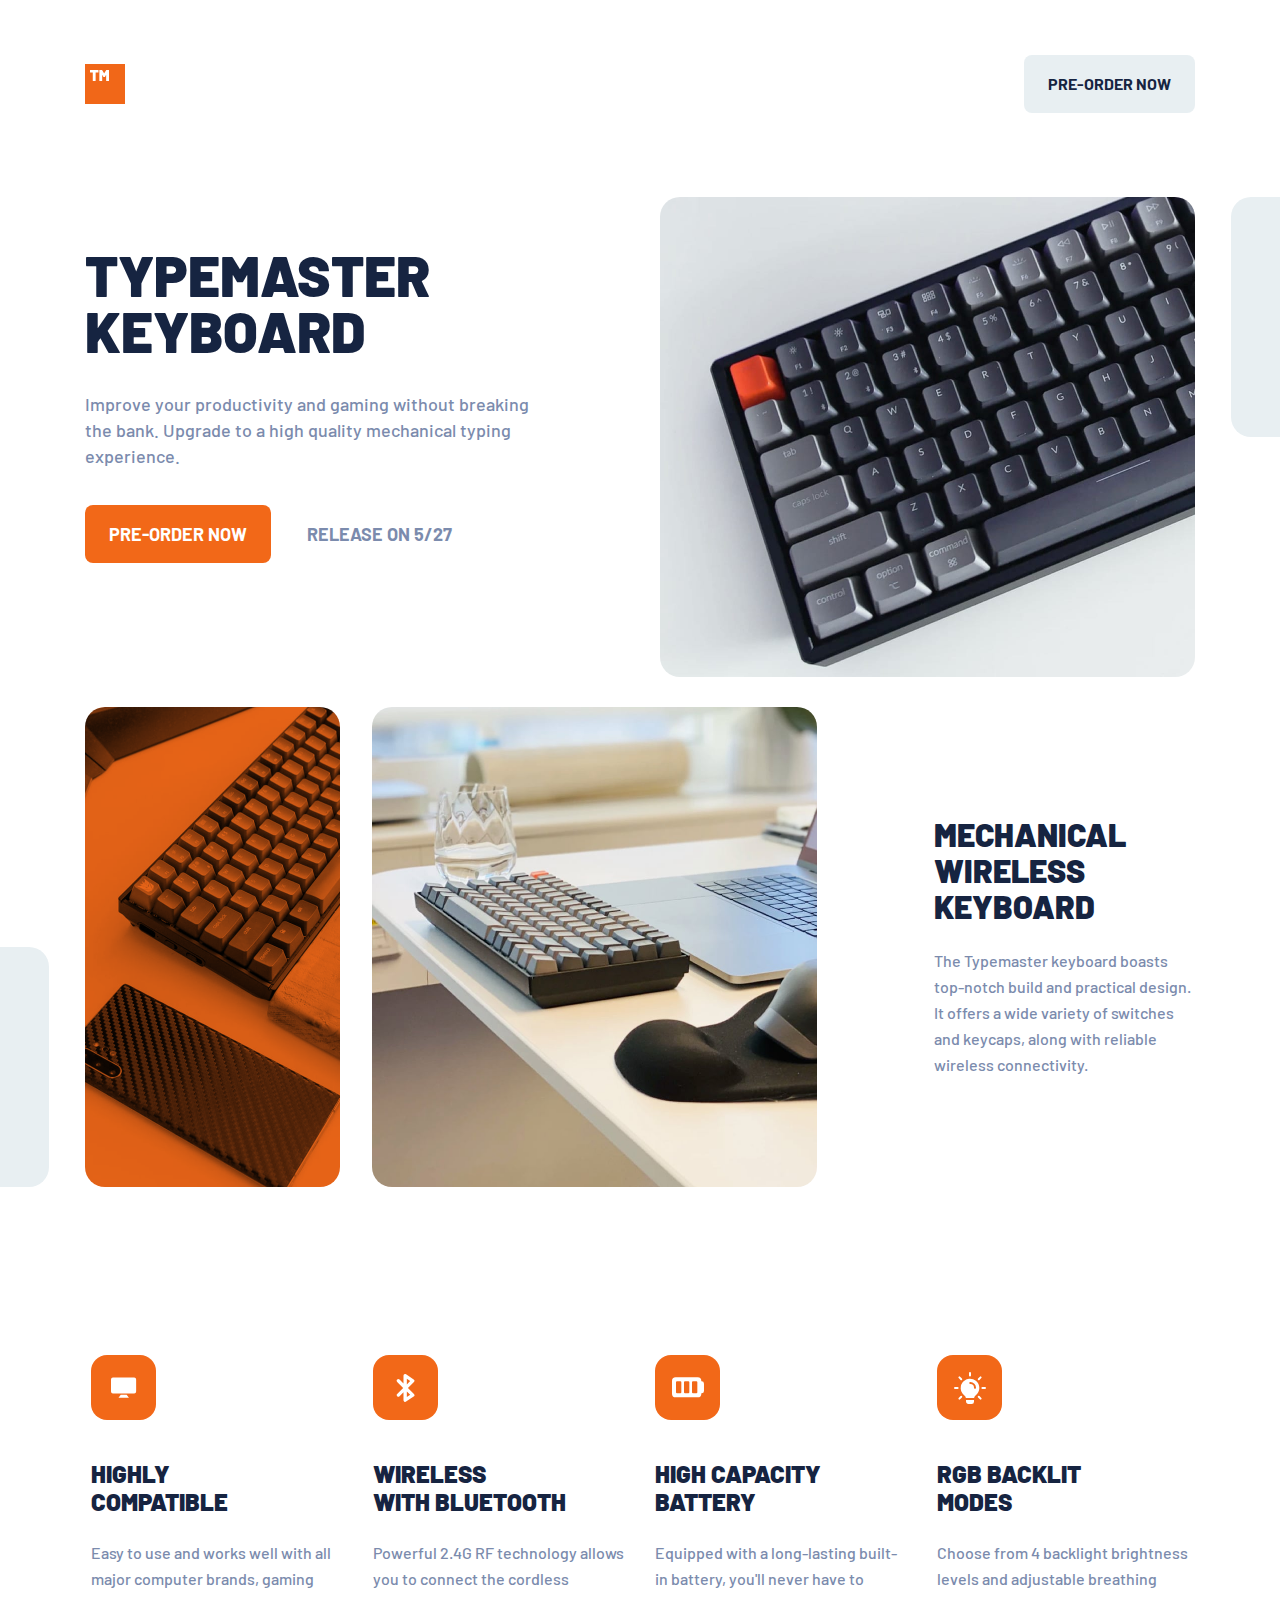
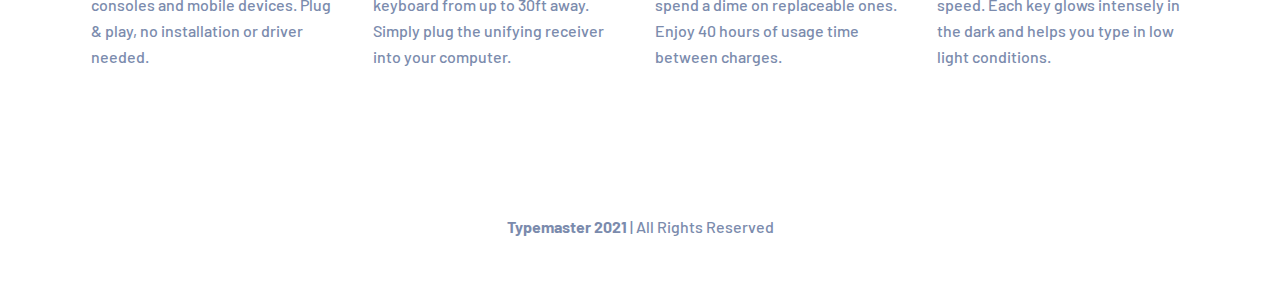
==== docs/index.html @ abd91492 "Rename folder to work with GitHub Pages." ====
<!DOCTYPE html>
<html lang="en">
<head>
  <meta charset="UTF-8">
  <meta name="viewport" content="width=device-width, initial-scale=1.0">

  <link rel="preconnect" href="https://fonts.googleapis.com">
  <link rel="preconnect" href="https://fonts.gstatic.com" crossorigin>
  <link href="https://fonts.googleapis.com/css2?family=Barlow:wght@500;700;900&display=swap" rel="stylesheet">

  <link rel="stylesheet" href="index.css">

  <link rel="icon" type="image/png" sizes="32x32" href="./assets/favicon-32x32.png">
  
  <title>Frontend Mentor | Typemaster pre-launch landing page</title>
</head>
<body>
  <header class="header">
    <img src="assets/shared/logo.svg" alt="Typemaster logo">
    <button class="header__cta">
      Pre-order now
    </button>
  </header>

  <main>
    <!-- Intro and top image -->
    <div class="top-content">
      <section class="intro">
        <h1 class="intro__header">
          Typemaster<br/>keyboard
        </h1>
        <p class="intro__text">
          Improve your productivity and gaming without breaking the bank. Upgrade to a high quality 
          mechanical typing experience.
        </p>
        <div class="intro__pre-order">
          <button class="intro__cta">
            Pre-order now
          </button>
          <p class="intro__date">
            Release on 5/27
          </p>
        </div>
      </section>
      <div class="images__top">
  
      </div>
    </div>
    <div class="bottom-images-desc">
      <div class="bottom-images">
        <div class="images__orange">
    
        </div>
        <div class="images__side">
    
        </div>
      </div>
      <section class="desc">
        <h2 class="desc__header">
          Mechanical<br/>wireless<br/>keyboard
        </h2>
        <p class="desc__text">
          The Typemaster keyboard boasts top-notch build and practical design. It offers a wide variety 
          of switches and keycaps, along with reliable wireless connectivity.
        </p>
      </section>
    </div>
  
    <div class="features">
      <section class="feature">
        <div class="feature__logo-bg">
          <img src="assets/shared/icon-compatible.svg" alt="" cass="feature__logo">

        </div>
        <h3 class="feature__header">
          Highly<br/>compatible
        </h3>
        Easy to use and works well with all major computer brands, gaming consoles and mobile devices. 
        Plug & play, no installation or driver needed.
      </section>
      <section class="feature">
        <div class="feature__logo-bg">
          <img src="assets/shared/icon-bluetooth.svg" alt="" class="feature__logo">
        </div>
        <h3 class="feature__header">
          Wireless<br/>with bluetooth
        </h3>
        Powerful 2.4G RF technology allows you to connect the cordless keyboard from up to 30ft away. 
        Simply plug the unifying receiver into your computer.
      </section>
      <section class="feature">
        <div class="feature__logo-bg">
          <img src="assets/shared/icon-battery.svg" alt="" class="feature__logo">
        </div>
        <h3 class="feature__header">
          High capacity<br/>battery
        </h3>
        Equipped with a long-lasting built-in battery, you'll never have to spend a dime on replaceable ones.
        Enjoy 40 hours of usage time between charges.
      </section>
      <section class="feature">
        <div class="feature__logo-bg">
          <img src="assets/shared/icon-light.svg" alt="" class="feature__logo">
        </div>
        <h3 class="feature__header">
          RGB backlit<br/>modes
        </h3>
        Choose from 4 backlight brightness levels and adjustable breathing speed. Each key glows intensely in the dark and helps
        you type in low light conditions.
      </section>
    </div>
  </main>

  <footer class="footer">
    <span>Typemaster 2021</span> | All Rights Reserved
  </footer>
</body>
</html>
---- docs/index.css ----
/* Custom properties and resets */
/* #region */

:root {
  --orange-600: hsl(22, 89%, 52%);
  --orange-300: hsl(22, 100%, 69%);

  --blue-600: hsl(220, 50%, 17%);
  --blue-400: hsl(221, 23%, 58%);

  --gray-200: hsl(198, 28%, 93%);

  --white: hsl(0, 0%, 100%);
}

/* Remove default margins and padding */
* {
  margin: 0;
  padding: 0;
}

/* Remove default button styling */
button {
  all: unset;
  cursor: pointer;
}

img {
  display: block;
}

/* #endregion */

/* Typography */
/* #region */

body {
  margin-top: 24px;
  margin-inline: 24px;

  color: var(--blue-400);
  font-family: 'Barlow', sans-serif;
  font-size: 16px;
  line-height: 26px;
  font-weight: 500;
}

h1 {
  color: var(--blue-600);
  font-size: 48px;
  line-height: 1.0;
  font-weight: 900;
  text-transform: uppercase;
}

h2 {
  color: var(--blue-600);
  font-size: 32px;
  line-height: 36px;
  font-weight: 900;
  text-transform: uppercase;
}

h3 {
  color: var(--blue-600);
  font-size: 24px;
  line-height: 28px;
  font-weight: 900;
  text-transform: uppercase;
}

/* #endregion */

/* General and mobile styling */
/* #region */

/* Header */
.header {
  display: flex;
  justify-content: space-between;
  align-items: center;

  margin-bottom: 64px;
}
.header img {
  height: 40px;
}
.header__cta {
  padding-inline: 14px;
  padding-block: 12px;

  border-radius: 8px;

  background-color: var(--gray-200);
  
  color: var(--blue-600);
  font-weight: 700;
  text-transform: uppercase;
}
.header__cta:hover,
.header__cta:focus {
  background-color: var(--blue-600);

  color: var(--white);
}


/* Intro */
.intro {
  margin-bottom: 64px;

  max-width: 36ch;

  display: flex;
  flex-direction: column;
}
.intro__header {
  margin-bottom: 32px;
}
.intro__text {
  margin-bottom: 32px;
}
.intro__pre-order {
  display: flex;
  align-items: center;
}
.intro__cta {
  margin-right: 32px;

  padding-inline: 14px;
  padding-block: 12px;

  border-radius: 8px;

  background-color: var(--orange-600);
  
  color: var(--white);
  font-weight: 700;
  text-transform: uppercase;
}
.intro__cta:hover,
.intro__cta:focus {
  background-color: var(--orange-300);
}
.intro__date {
  text-transform: uppercase;
  font-weight: 700;
}


/* Images */
.images__top {
  /* Makes image go to right-hand side of screen */
  margin-left: auto;
  margin-right: -48px;
  margin-bottom: 24px;

  width: 372px;
  height: 331px;

  background-image: url('assets/mobile/image-keyboard.jpg');
  background-size: cover;
  background-repeat: no-repeat;

  border-radius: 20px;
}
.bottom-images {
  margin-bottom: 72px;

  display: flex;
  gap: 24px;
}
.images__orange {
  margin-left: -48px;

  width: 129px;
  height: 193px;

  background-image: url('assets/mobile/image-phone-and-keyboard.jpg');
  background-size: cover;
  background-repeat: no-repeat;
  background-color: var(--orange-600);
  background-blend-mode: multiply;

  border-radius: 20px;
}
.images__side {
  width: 220px;
  height: 193px;

  background-image: url('assets/mobile/image-glass-and-keyboard.jpg');
  background-size: cover;
  background-repeat: no-repeat;

  border-radius: 20px;
}


/* Description */
.desc {
  margin-bottom: 110px;

  display: flex;
  flex-direction: column;
  align-items: center;

  text-align: center;
}
.desc__header {
  margin-bottom: 24px;
}
.desc__text {
  max-width: 30ch;
}


/* Features */
.features {
  margin-bottom: 96px;

  display: grid;
  grid-template-columns: repeat(auto-fill, 30ch);
  justify-content: center;
  gap: 64px 64px;
}
.feature {
  display: flex;
  flex-direction: column;
  align-items: center;

  text-align: center;
}
.feature__logo-bg {
  margin-bottom: 48px;

  width: 65px;
  height: 65px;

  display: flex;
  justify-content: center;
  align-items: center;

  background-color: var(--orange-600);
  border-radius: 16px;
}
.feature__header {
  margin-bottom: 24px;
}


/* Footer */
.footer {
  margin-bottom: 50px;

  text-align: center;
}
.footer > span {
  font-weight: 700;
}

/* #endregion */

/* Media queries */
/* #region */

/* Separate media query to handle feature grid, as we don't want to have 3 columns */
/* By 700 px, the grid should have already gone to 2 columns, keep it at this until there's enough room for 4 columns, at which point auto-fill will place 4 columns */
@media only screen and (min-width: 700px) {
  .features {
    grid-template-columns: repeat(2, 30ch);
  }
}
@media only screen and (min-width: 1100px) {
  .features {
    grid-template-columns: repeat(auto-fill, 28ch);
    gap: 30px;
  }
}

/* Tablet */
/* #region */

@media only screen and (min-width: 768px) {
  body {
    margin-inline: 40px;
    margin-top: 40px;
  }

  /* Header */
  .header__cta {
    padding-inline: 24px;
    padding-block: 16px;
  
    border-radius: 8px;
  
    background-color: var(--gray-200);
    
    color: var(--blue-600);
    font-weight: 700;
    text-transform: uppercase;
  }

  
  /* Intro and top image*/
  /* Brig intro in line with top image */
  .top-content {
    margin-bottom: 40px;

    display: flex;
    align-items: center;
    gap: 72px;
  }
  .intro {
    /* So button text stays on one line */
    max-width: 40ch;
  }
  .intro__header {
    margin-bottom: 32px;
  }
  .intro__text {
    margin-bottom: 36px;
  }
  .intro__cta {
    margin-right: 36px;

    padding-inline: 24px;
    padding-block: 16px;
  }
  .images__top {
    margin-right: -196px;
    margin-bottom: 24px;
  
    width: 478px;
    height: 425px;
  
    background-image: url('assets/tablet/image-keyboard.jpg');
  }

  /* Bottom images */
  .bottom-images {
    margin-bottom: 72px;
    
    gap: 32px;
  }
  .images__orange {
    /* Image no longer going off screen, but instead in line with body margin */
    margin-left: unset;
    width: 214px;
    height: 320px;

    background-image: url('assets/tablet/image-phone-and-keyboard.jpg');
  }
  .images__side {
    width: 445px;
    height: 320px;
  
    background-image: url('assets/tablet/image-glass-and-keyboard.jpg');
  
    border-radius: 20px;
  }

  /* Description */
  .desc {
    display: flex;
    flex-direction: row;
    gap: clamp(36px, 20%, 100px);

    text-align: left;
  }
  .desc__header {
    max-width: 20ch;
  }
  .desc__text {
    max-width: 40ch;
  }

  /* Features */
  .features {
    margin-bottom: 144px;
  }
  .feature {
    align-items: flex-start;

    text-align: left;
  }
  .feature__logo-bg {
    margin-bottom: 40px;
  }
  .feature__header {
    margin-bottom: 24px;
  }
}

/* #endregion */

/* Desktop */
/* #region */

@media only screen and (min-width: 1150px) {
  body {
    /* Margin now automatic */
    margin-inline: unset;
    margin-top: 55px;

    max-width: 1110px;

    margin-inline: auto;
  }

  h1 {
    font-size: 56px;
  }

  /* Header */
  .header {
    margin-bottom: 84px;
  }


  /* Intro and top image*/
  /* Brig intro in line with top image */
  .top-content {
    margin-bottom: 30px;

    display: flex;
    justify-content: space-between;
    gap: 125px;
  }
  .images__top {
    /* Now in line with right margin of content */
    margin-right: unset;
    margin-bottom: unset;

    position: relative;
    width: 540px;
    height: 480px;
  
    background-image: url('assets/desktop/image-keyboard.jpg');
  }
  .images__top::after {
    left: calc(100% + 36px);

    position: absolute;
    content: '';
    
    width: 255px;
    height: 240px;

    border-radius: 20px;
    background-color: var(--gray-200);
  }
  .intro {
    max-width: 45ch;

    font-size: 18px;
  }


  /* Bottom images and description */
  /* #region */

  .bottom-images-desc {
    margin-bottom: 168px;

    display: flex;
    justify-content: space-between;
    align-items: center;
  }


  /* Bottom images */
  .bottom-images {
    margin-bottom: unset;

    display: inline-flex;
    
    gap: 32px;
  }
  .images__orange {
    /* Image no longer going off screen, but instead in line with body margin */
    margin-left: unset;

    position: relative;
    width: 255px;
    height: 480px;

    background-image: url('assets/desktop/image-phone-and-keyboard.jpg');
  }
  .images__orange::before {
    bottom: 0;
    left: calc(-100% - 36px);

    position: absolute;
    content: '';
    
    width: 255px;
    height: 240px;

    border-radius: 20px;
    background-color: var(--gray-200);
  }
  .images__side {
    width: 445px;
    height: 480px;
  
    background-image: url('assets/desktop/image-glass-and-keyboard.jpg');
  
    border-radius: 20px;
  }


  /* Description */
  .desc {
    margin-bottom: unset;

    /* Gets same line lengths as design */
    max-width: 29ch;

    display: block;
  }

  /* #endregion */
}

/* #endregion */

/* #endregion */
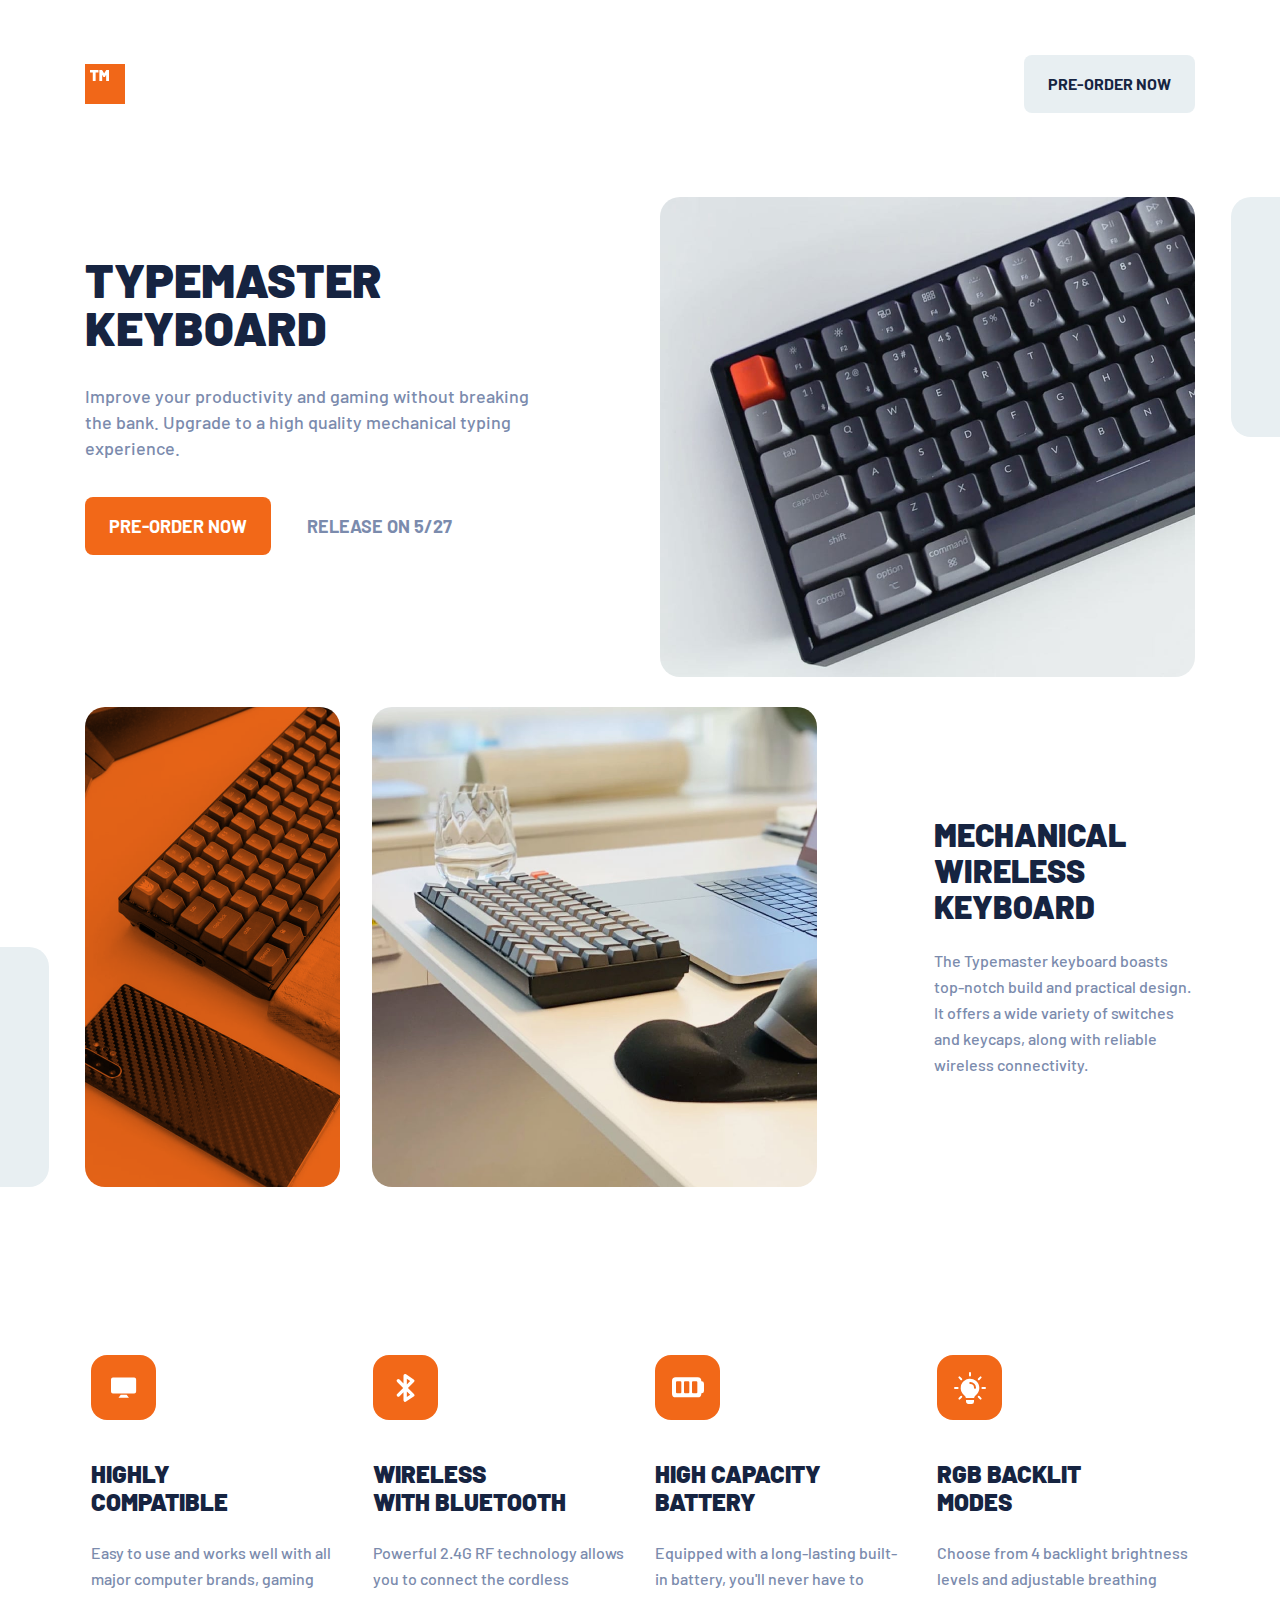
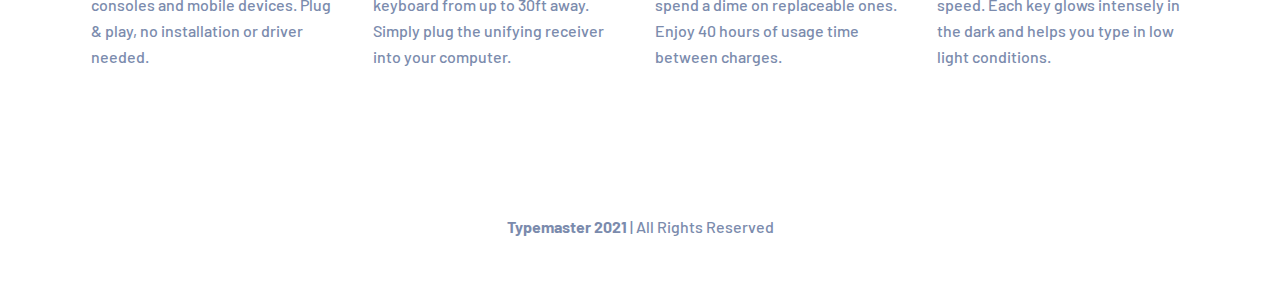
==== commit e3eb9869: "Implemented peer feedback." ====
--- a/docs/index.html
+++ b/docs/index.html
@@ -48,10 +48,10 @@
     </div>
     <div class="bottom-images-desc">
       <div class="bottom-images">
-        <div class="images__orange">
+        <div class="bottom-images__orange">
     
         </div>
-        <div class="images__side">
+        <div class="bottom-images__side">
     
         </div>
       </div>
@@ -68,8 +68,8 @@
   
     <div class="features">
       <section class="feature">
-        <div class="feature__logo-bg">
-          <img src="assets/shared/icon-compatible.svg" alt="" cass="feature__logo">
+        <div aria-hidden="true" class="feature__logo-bg">
+          <img src="assets/shared/icon-compatible.svg" alt="" class="feature__logo">
 
         </div>
         <h3 class="feature__header">
@@ -79,7 +79,7 @@
         Plug & play, no installation or driver needed.
       </section>
       <section class="feature">
-        <div class="feature__logo-bg">
+        <div aria-hidden="true" class="feature__logo-bg">
           <img src="assets/shared/icon-bluetooth.svg" alt="" class="feature__logo">
         </div>
         <h3 class="feature__header">
@@ -89,7 +89,7 @@
         Simply plug the unifying receiver into your computer.
       </section>
       <section class="feature">
-        <div class="feature__logo-bg">
+        <div aria-hidden="true" class="feature__logo-bg">
           <img src="assets/shared/icon-battery.svg" alt="" class="feature__logo">
         </div>
         <h3 class="feature__header">
@@ -99,7 +99,7 @@
         Enjoy 40 hours of usage time between charges.
       </section>
       <section class="feature">
-        <div class="feature__logo-bg">
+        <div aria-hidden="true" class="feature__logo-bg">
           <img src="assets/shared/icon-light.svg" alt="" class="feature__logo">
         </div>
         <h3 class="feature__header">
--- a/docs/index.css
+++ b/docs/index.css
@@ -35,7 +35,7 @@
 /* #region */
 
 body {
-  margin-top: 24px;
+  margin-block-start: 24px;
   margin-inline: 24px;
 
   color: var(--blue-400);
@@ -45,7 +45,7 @@
   font-weight: 500;
 }
 
-h1 {
+.intro__header {
   color: var(--blue-600);
   font-size: 48px;
   line-height: 1.0;
@@ -53,7 +53,7 @@
   text-transform: uppercase;
 }
 
-h2 {
+.desc__header {
   color: var(--blue-600);
   font-size: 32px;
   line-height: 36px;
@@ -61,7 +61,7 @@
   text-transform: uppercase;
 }
 
-h3 {
+.feature__header {
   color: var(--blue-600);
   font-size: 24px;
   line-height: 28px;
@@ -73,6 +73,11 @@
 
 /* General and mobile styling */
 /* #region */
+
+body {
+  /* Makes it so that decorative rectangles and overflowing images don't trigger horizontal scrollbar; all actual content will stay visible */
+  overflow-x: hidden;
+}
 
 /* Header */
 .header {
@@ -170,7 +175,7 @@
   display: flex;
   gap: 24px;
 }
-.images__orange {
+.bottom-images__orange {
   margin-left: -48px;
 
   width: 129px;
@@ -184,7 +189,7 @@
 
   border-radius: 20px;
 }
-.images__side {
+.bottom-images__side {
   width: 220px;
   height: 193px;
 
@@ -270,7 +275,7 @@
     grid-template-columns: repeat(2, 30ch);
   }
 }
-@media only screen and (min-width: 1100px) {
+@media only screen and (min-width: 1150px) {
   .features {
     grid-template-columns: repeat(auto-fill, 28ch);
     gap: 30px;
@@ -283,7 +288,7 @@
 @media only screen and (min-width: 768px) {
   body {
     margin-inline: 40px;
-    margin-top: 40px;
+    margin-block-start: 40px;
   }
 
   /* Header */
@@ -342,7 +347,7 @@
     
     gap: 32px;
   }
-  .images__orange {
+  .bottom-images__orange {
     /* Image no longer going off screen, but instead in line with body margin */
     margin-left: unset;
     width: 214px;
@@ -350,7 +355,7 @@
 
     background-image: url('assets/tablet/image-phone-and-keyboard.jpg');
   }
-  .images__side {
+  .bottom-images__side {
     width: 445px;
     height: 320px;
   
@@ -400,7 +405,7 @@
   body {
     /* Margin now automatic */
     margin-inline: unset;
-    margin-top: 55px;
+    margin-block-start: 55px;
 
     max-width: 1110px;
 
@@ -476,7 +481,7 @@
     
     gap: 32px;
   }
-  .images__orange {
+  .bottom-images__orange {
     /* Image no longer going off screen, but instead in line with body margin */
     margin-left: unset;
 
@@ -486,7 +491,7 @@
 
     background-image: url('assets/desktop/image-phone-and-keyboard.jpg');
   }
-  .images__orange::before {
+  .bottom-images__orange::before {
     bottom: 0;
     left: calc(-100% - 36px);
 
@@ -499,7 +504,7 @@
     border-radius: 20px;
     background-color: var(--gray-200);
   }
-  .images__side {
+  .bottom-images__side {
     width: 445px;
     height: 480px;
   
